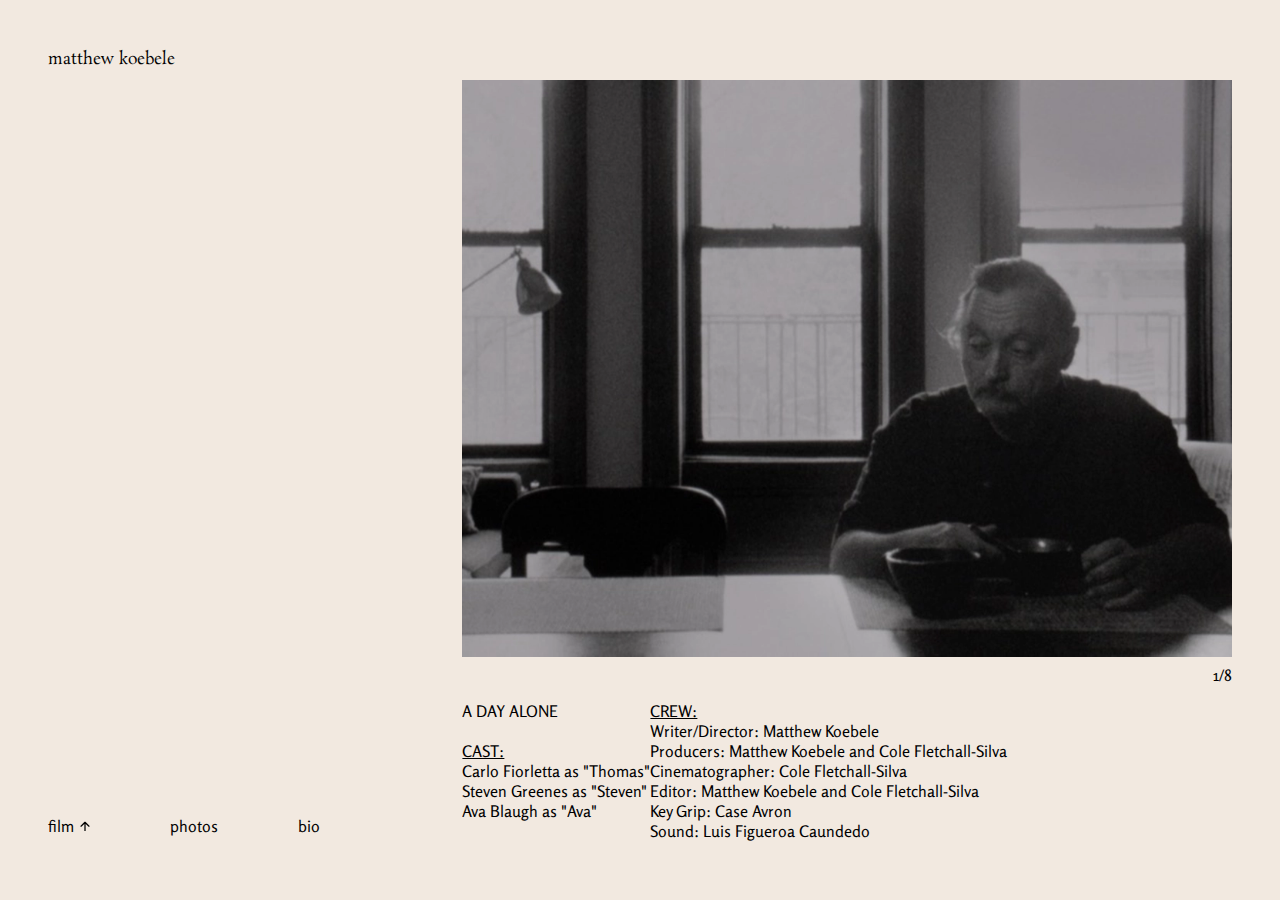
==== adayalone.html @ a49f3488 "added images and credits to new version aug 22" ====
<!DOCTYPE html>
<html lang="en">
<head>
    <!-- Canonical link to help search engines -->
    <link rel="canonical" href="/" />

    <!-- Basic meta elements -->
    <meta http-equiv="X-UA-Compatible" content="IE=edge" />
    <meta http-equiv="content-type" content="text/html; charset=utf-8" />
    <meta name=robots content="index,follow">
    <meta name="description" content="SHORT_DESCRIPTION">
    <meta name="author" content="Matthew Koebele">
    <meta name='url' content='https://www.matthewkoebele.com/' />
    <!-- Enable responsiveness on mobile devices -->
    <meta name="viewport" content="width=device-width, initial-scale=1.0, maximum-scale=1" />
    <!-- Open Graph metadata -->
    <meta property="og:title" content="TITLE" />
    <meta property="og:type" content="article" />
    <meta property="og:url" content="url" />
    <meta property="og:image" content="IMAGE_TO_USE" />
    <meta property="og:description" content="DESCRIPTION">
    <meta property="og:site_name" content="SITE_NAME" />
    <title>
        
       matthew koebele
        
    </title>
    <link rel="icon" type="image/x-icon" href="icon.png">
    <link rel="stylesheet" href="style.css">
    <style>
        .index-content {
            grid-template-rows: none;
        }
        @media screen and (min-width: 750px) {
            .indexfilm-wrapper {overflow-y: auto}
            /* Hide scrollbar for Chrome, Safari and Opera */
            .indexfilm-wrapper::-webkit-scrollbar {
                display: none;
            }

            /* Hide scrollbar for IE, Edge and Firefox */
            .indexfilm-wrapper {
                -ms-overflow-style: none;  /* IE and Edge */
                scrollbar-width: none;  /* Firefox */
            }
        }
    </style>
</head>
<body>
    <main>
        <header>
            <section class="header-wrapper">
                <span><a href="index">matthew koebele</a></span>
                <img id="hamburger" src="hamburger.svg">
            </section>
            <nav class="mobile-nav">
                <ul class="mnav-wrapper">
                    <span id="mfilm-dd">film <img src="arrow-expand.svg"></span>
                    <div class="mfilm-wrapper">
                        <a href="robster" class="f-links">Robster</a>
                        <a href="adayalone" class="f-links">a Day Alone</a>
                        <a href="halandjulie" class="f-links">Hal and Julie</a>
                        <a href="dadcomestodinner" class="f-links">Dad Comes to Dinner</a>
                    </div>
                    <a>photos</a>
                    <a>bio</a>
                </ul>
            </nav>
        </header>
        <section class="index-content">
            <div class="index-wrapper">
                <p></p>
                <nav class="desktop-nav">
                    <ul class="dnav-wrapper">
                        <span id="dfilm-dd">film <img src="arrow-expand.svg"></span>
                        <div class="dfilm-wrapper">
                            <a href="robster" class="f-links">Robster</a>
                            <a href="adayalone" class="f-links">a Day Alone</a>
                            <a href="halandjulie" class="f-links">Hal and Julie</a>
                            <a href="dadcomestodinner" class="f-links">Dad Comes to Dinner</a>
                        </div>
                        <a>photos</a>
                        <a>bio</a>
                    </ul>
                </nav>
            </div>
            <div class="indexfilm-wrapper">
                <div class="gallery-wrapper">
                    <div onclick="clearInterval(refreshIntervalID)" class="gallery">
                        <img src="adayalone_1_1000.webp">
                        <img src="adayalone_2_1000.webp">
                        <img src="adayalone_3_1000.webp">
                        <img src="adayalone_4_1000.webp">
                        <img src="adayalone_5_1000.webp">
                        <img src="adayalone_6_1000.webp">
                        <img src="adayalone_7_1000.webp">
                        <img src="adayalone_8_1000.webp">
                    </div>
                    <span id="gallery-counter">
                        <div id="num">#</div>/<div id="total">total</div>
                    </span>
                </div>
                <div class="text-wrapper">
                    <p class="txt tpt1">
                        A DAY ALONE<br>
                        <br>
                        <u>CAST:</u><br>
                        Carlo Fiorletta as "Thomas"<br>
                        Steven Greenes as "Steven"<br>
                        Ava Blaugh as "Ava"<br>
                        <br>
                        <br>
                    </p>
                    <p class="txt tpt2">
                        <u>CREW:</u><br>
                        Writer/Director: Matthew Koebele<br>
                        Producers: Matthew Koebele and Cole Fletchall-Silva<br>
                        Cinematographer: Cole Fletchall-Silva<br>
                        Editor: Matthew Koebele and Cole Fletchall-Silva<br>
                        Key Grip: Case Avron<br>
                        Sound: Luis Figueroa Caundedo<br>
                        <br>
                        Shot on Kodak Tri-X 16mm.
                    </p>
                </div>
            </div>
        </section>
    </main>
    <script src="hamburger.js"></script>
    <script src="expand.js"></script>
    <script src="gallery.js"></script>
</body>
</html>
---- style.css ----
@import url('https://fonts.googleapis.com/css2?family=Rosario:ital,wght@0,300;0,400;0,500;0,600;0,700;1,300;1,400;1,500;1,600;1,700&family=Rosarivo:ital@0;1&display=swap');
body {
    font-family: 'Rosario';
    margin: 0;
    background-color: rgba(242, 233, 224);
}
main {
    display: grid;
    margin: 1.5em;
    height: calc(100vh - 3em);
    grid-template-rows: 10% 90%;
}
.header-wrapper {
    display: flex;
    justify-content: space-between;
    height: 1.5em;
}
.header-wrapper span a {
    font-family: 'Rosarivo';
    color: black;
    text-decoration: none;
}
.desktop-nav {display: none;}
.mobile-nav {
    display: block;
    height: 0;
    overflow: hidden;
    transition: height .3s ease;
    position: absolute;
    margin-top: 3vh;
}
.mnav-wrapper {
    display: flex;
    padding: 0;
    flex-direction: column;
}
.mnav-wrapper a, .mnav-wrapper span {
    margin: 17px 0;
}
#mfilm-dd {
    display: flex;
    align-items: center;
}
#mfilm-dd img {
    width: 10px;
    margin-left: 6px;
    transform: rotate(180deg);
    transition: transform .3s;
}
.mfilm-wrapper {
    display: flex;
    margin: 0 0 2em 5px;
    height: 220px;
    transition: height .3s ease;
    overflow: hidden;
    flex-direction: column;
}
.f-links {
    color: black;
    font-style: italic;
    text-decoration: none;
    margin: 15px 0;
}
.index-content {
    display: grid;
    grid-template-rows: 30% 65%;
}
.indexfilm-wrapper {overflow-x: hidden;}
.gallery-wrapper {
    max-width: 770px;
    overflow-x: hidden;
}
.gallery {
    display: flex;
    transition: transform .3s ease;
}
.gallery img {
    max-width: 100%;
}
#gallery-counter {
    margin-top: .5em;
    display: flex;
    flex-direction: row;
    justify-content: right;
}
.tree-wrapper {
    display: flex;
    flex-direction: column;
    width: 100%;
    justify-content: flex-end;
}
.tree-wrapper img {
    max-width: 300px;
    height: auto;
}
.tree-wrapper span, .tree-wrapper span a {
    color: black;
    font-size: .9em;
    font-style: italic;
}
@media screen and (min-width: 750px) {
    main {
        margin: 3em;
        grid-template-rows: 4% 96%;
        height: calc(100vh - 6em);
    }
    #hamburger {
        display: none;
    }
    #dfilm-dd {
        display: flex;
        align-items: center;
    }
    #dfilm-dd img {
        width: 10px;
        margin-left: 6px;
        transform: rotate(180deg);
        transition: transform .3s;
    }
    .index-content {
        max-width: 1300px;
        grid-template-rows: none;
        grid-template-columns: 35% 65%;
    }
    .index-wrapper {
        display: grid;
    }
    .index-wrapper p {
        display: flex;
        align-items: flex-end;
    }
    .desktop-nav {
        display: flex;
        width: 100%;
        align-items: flex-end;
    }
    .dnav-wrapper {
        background-color: rgba(242, 233, 224);
        display: flex;
        padding: 0;
        align-items: flex-end;
    }
    .dnav-wrapper a, .dnav-wrapper span {
        margin: 0 5em 0 0;
    }
    #dfilm-dd {cursor: pointer;}
    .dfilm-wrapper {
        display: flex;
        position: absolute;
        margin: 0 0 2em 0;
        height: 0;
        width: 200px;
        transition: height .3s ease;
        overflow: hidden;
        flex-direction: column;
    }
    .dfilm-wrapper .f-links {
        margin: 1em 0;
    }
    .tree-wrapper {
        justify-content: flex-end;
        align-items: flex-end;
    }
    .tree-wrapper img {
        max-width: none;
        max-height: 80vh;
    }
    .text-wrapper {
        display: flex;
        max-width: 775px;
        flex-direction: row;
    }
}
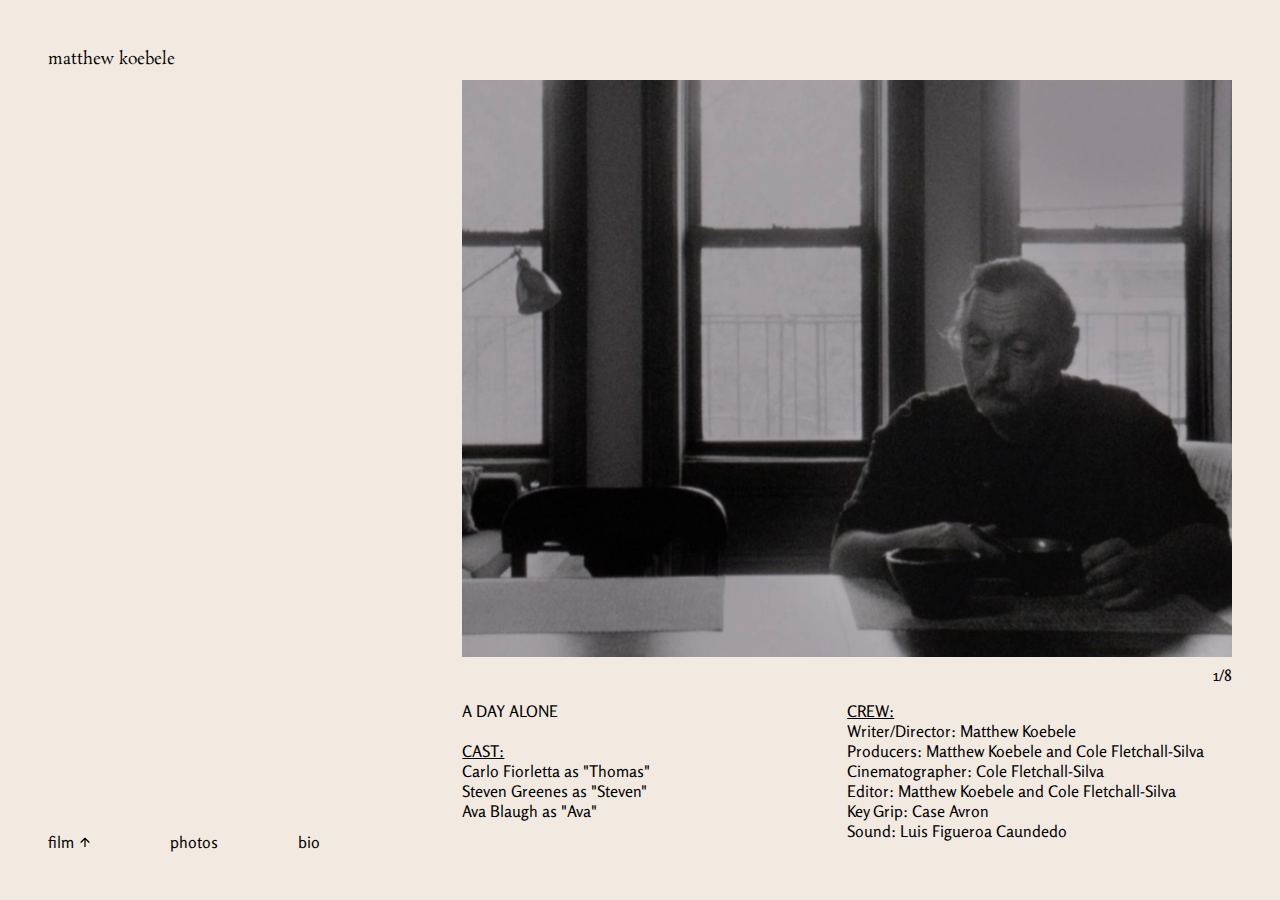
==== commit c1744e4a: "made textwrapper a grid to space out text aug 22" ====
--- a/adayalone.html
+++ b/adayalone.html
@@ -102,7 +102,7 @@
                 </div>
                 <div class="text-wrapper">
                     <p class="txt tpt1">
-                        A DAY ALONE<br>
+                        <span>A DAY ALONE</span><br>
                         <br>
                         <u>CAST:</u><br>
                         Carlo Fiorletta as "Thomas"<br>
--- a/style.css
+++ b/style.css
@@ -65,6 +65,9 @@
     display: grid;
     grid-template-rows: 30% 65%;
 }
+.index-wrapper p a {
+    color: black;
+}
 .indexfilm-wrapper {overflow-x: hidden;}
 .gallery-wrapper {
     max-width: 770px;
@@ -127,8 +130,10 @@
     }
     .index-wrapper p {
         display: flex;
-        align-items: flex-end;
+        flex-direction: column;
+        justify-content: flex-end;
     }
+    
     .desktop-nav {
         display: flex;
         width: 100%;
@@ -138,6 +143,7 @@
         background-color: rgba(242, 233, 224);
         display: flex;
         padding: 0;
+        margin: 0;
         align-items: flex-end;
     }
     .dnav-wrapper a, .dnav-wrapper span {
@@ -166,7 +172,8 @@
         max-height: 80vh;
     }
     .text-wrapper {
-        display: flex;
+        display: grid;
+        grid-template-columns: 1fr 1fr;
         max-width: 775px;
         flex-direction: row;
     }
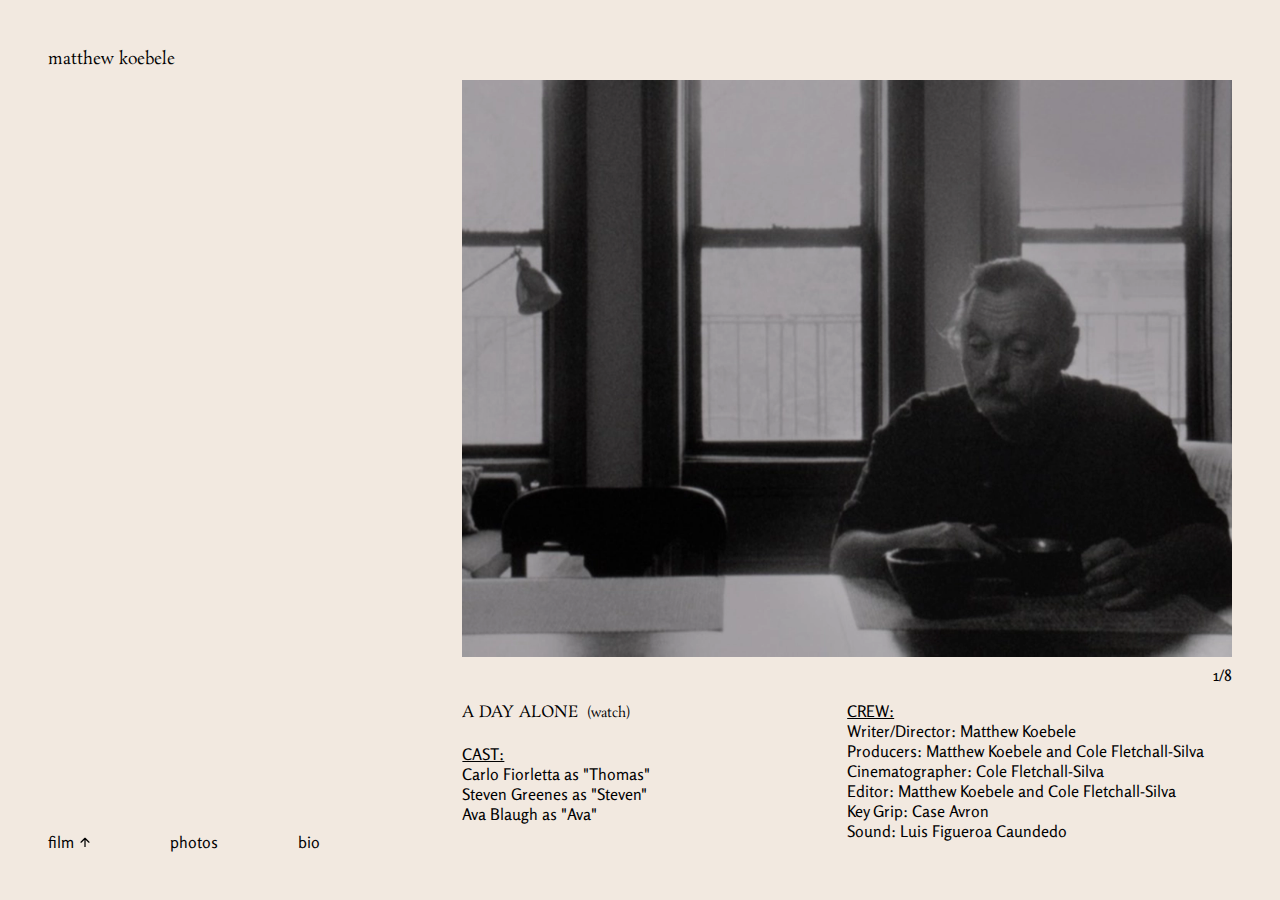
==== commit b0198b66: "added adayalone link aug 22" ====
--- a/adayalone.html
+++ b/adayalone.html
@@ -8,18 +8,15 @@
     <meta http-equiv="X-UA-Compatible" content="IE=edge" />
     <meta http-equiv="content-type" content="text/html; charset=utf-8" />
     <meta name=robots content="index,follow">
-    <meta name="description" content="SHORT_DESCRIPTION">
+    <meta name="description" content="New York based writer, photographer, and filmmaker. Director of Hal & Julie, Robster, a Day Alone, and Dad Comes to Dinner.">
     <meta name="author" content="Matthew Koebele">
     <meta name='url' content='https://www.matthewkoebele.com/' />
     <!-- Enable responsiveness on mobile devices -->
     <meta name="viewport" content="width=device-width, initial-scale=1.0, maximum-scale=1" />
     <!-- Open Graph metadata -->
-    <meta property="og:title" content="TITLE" />
-    <meta property="og:type" content="article" />
-    <meta property="og:url" content="url" />
-    <meta property="og:image" content="IMAGE_TO_USE" />
-    <meta property="og:description" content="DESCRIPTION">
-    <meta property="og:site_name" content="SITE_NAME" />
+    <meta property="og:title" content="Matthew Koebele" />
+    <meta property="og:type" content="portfolio" />
+    <meta property="og:url" content="https://www.matthewkoebele.com/" />
     <title>
         
        matthew koebele
@@ -63,7 +60,7 @@
                         <a href="dadcomestodinner" class="f-links">Dad Comes to Dinner</a>
                     </div>
                     <a>photos</a>
-                    <a>bio</a>
+                    <a href="bio">bio</a>
                 </ul>
             </nav>
         </header>
@@ -80,7 +77,7 @@
                             <a href="dadcomestodinner" class="f-links">Dad Comes to Dinner</a>
                         </div>
                         <a>photos</a>
-                        <a>bio</a>
+                        <a href="bio">bio</a>
                     </ul>
                 </nav>
             </div>
@@ -102,7 +99,7 @@
                 </div>
                 <div class="text-wrapper">
                     <p class="txt tpt1">
-                        <span>A DAY ALONE</span><br>
+                        <span>A DAY ALONE <a id="filmlink" target="_blank" href="https://www.youtube.com/watch?v=U8ddPRxoCLw">(watch)</a></span><br>
                         <br>
                         <u>CAST:</u><br>
                         Carlo Fiorletta as "Thomas"<br>
--- a/style.css
+++ b/style.css
@@ -35,6 +35,8 @@
     flex-direction: column;
 }
 .mnav-wrapper a, .mnav-wrapper span {
+    color: black;
+    text-decoration: none;
     margin: 17px 0;
 }
 #mfilm-dd {
@@ -79,6 +81,12 @@
 }
 .gallery img {
     max-width: 100%;
+}
+#filmlink {
+    text-decoration: none;
+    font-size: .8em;
+    color: black;
+    margin-left: .3em;
 }
 #gallery-counter {
     margin-top: .5em;
@@ -133,7 +141,9 @@
         flex-direction: column;
         justify-content: flex-end;
     }
-    
+    .tpt1 span {
+        font-family: 'Rosarivo'
+    }
     .desktop-nav {
         display: flex;
         width: 100%;
@@ -147,6 +157,8 @@
         align-items: flex-end;
     }
     .dnav-wrapper a, .dnav-wrapper span {
+        color: black;
+        text-decoration: none;
         margin: 0 5em 0 0;
     }
     #dfilm-dd {cursor: pointer;}
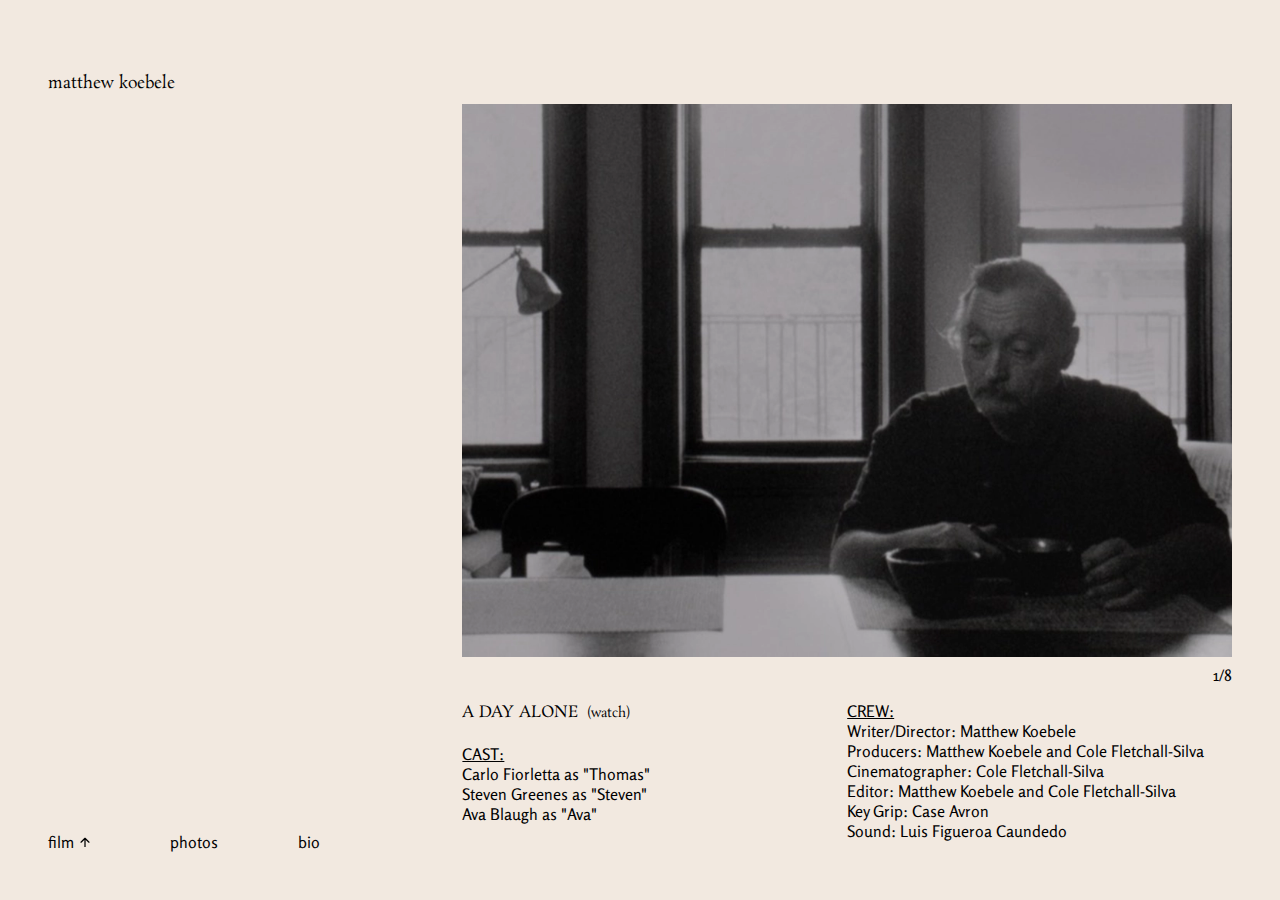
==== commit d1867303: "added metadata, fixed dadcomestodinner gallery aug 27" ====
--- a/adayalone.html
+++ b/adayalone.html
@@ -7,16 +7,21 @@
     <!-- Basic meta elements -->
     <meta http-equiv="X-UA-Compatible" content="IE=edge" />
     <meta http-equiv="content-type" content="text/html; charset=utf-8" />
-    <meta name=robots content="index,follow">
     <meta name="description" content="New York based writer, photographer, and filmmaker. Director of Hal & Julie, Robster, a Day Alone, and Dad Comes to Dinner.">
     <meta name="author" content="Matthew Koebele">
-    <meta name='url' content='https://www.matthewkoebele.com/' />
+    <meta name='url' content='https://www.matthewkoebele.com/adayalone' />
     <!-- Enable responsiveness on mobile devices -->
     <meta name="viewport" content="width=device-width, initial-scale=1.0, maximum-scale=1" />
     <!-- Open Graph metadata -->
     <meta property="og:title" content="Matthew Koebele" />
-    <meta property="og:type" content="portfolio" />
-    <meta property="og:url" content="https://www.matthewkoebele.com/" />
+    <meta property="og:type" content="website" />
+    <meta property="og:url" content="https://www.matthewkoebele.com/adayalone" />
+    <meta property="og:description" content="New York based writer, photographer, and filmmaker. Director of Hal & Julie, Robster, a Day Alone, and Dad Comes to Dinner.">
+    <meta property="og:image" content="https://matthewkoebele.com/adayalone_8_1000.webp" />
+    <meta property="og:image:type" content="image/webp" />
+    <meta property="og:image:width" content="1000" />
+    <meta property="og:image:height" content="750" />
+    <meta property="og:image:alt" content="Thomas, played by Carlo Fiorletta, laying in bed." />
     <title>
         
        matthew koebele
@@ -25,6 +30,7 @@
     <link rel="icon" type="image/x-icon" href="icon.png">
     <link rel="stylesheet" href="style.css">
     <style>
+        .indexfilm-wrapper {height: 100%;}
         .index-content {
             grid-template-rows: none;
         }
--- a/style.css
+++ b/style.css
@@ -6,14 +6,22 @@
 }
 main {
     display: grid;
-    margin: 1.5em;
+    margin: 0 1.5em 1.5em 1.5em;
     height: calc(100vh - 3em);
     grid-template-rows: 10% 90%;
 }
+header {
+    position: sticky;
+    top: 0;
+    z-index: 5;
+    padding: 1.5em 0 .5em 0;
+    background-color: rgba(242, 233, 224);
+    height: 1.5em;
+}
 .header-wrapper {
     display: flex;
     justify-content: space-between;
-    height: 1.5em;
+    height: 100%;
 }
 .header-wrapper span a {
     font-family: 'Rosarivo';
@@ -70,7 +78,6 @@
 .index-wrapper p a {
     color: black;
 }
-.indexfilm-wrapper {overflow-x: hidden;}
 .gallery-wrapper {
     max-width: 770px;
     overflow-x: hidden;
@@ -98,7 +105,8 @@
     display: flex;
     flex-direction: column;
     width: 100%;
-    justify-content: flex-end;
+    justify-content: flex-start;
+    align-items: flex-end;
 }
 .tree-wrapper img {
     max-width: 300px;
@@ -184,6 +192,7 @@
         max-height: 80vh;
     }
     .text-wrapper {
+        margin-bottom: 0;
         display: grid;
         grid-template-columns: 1fr 1fr;
         max-width: 775px;
